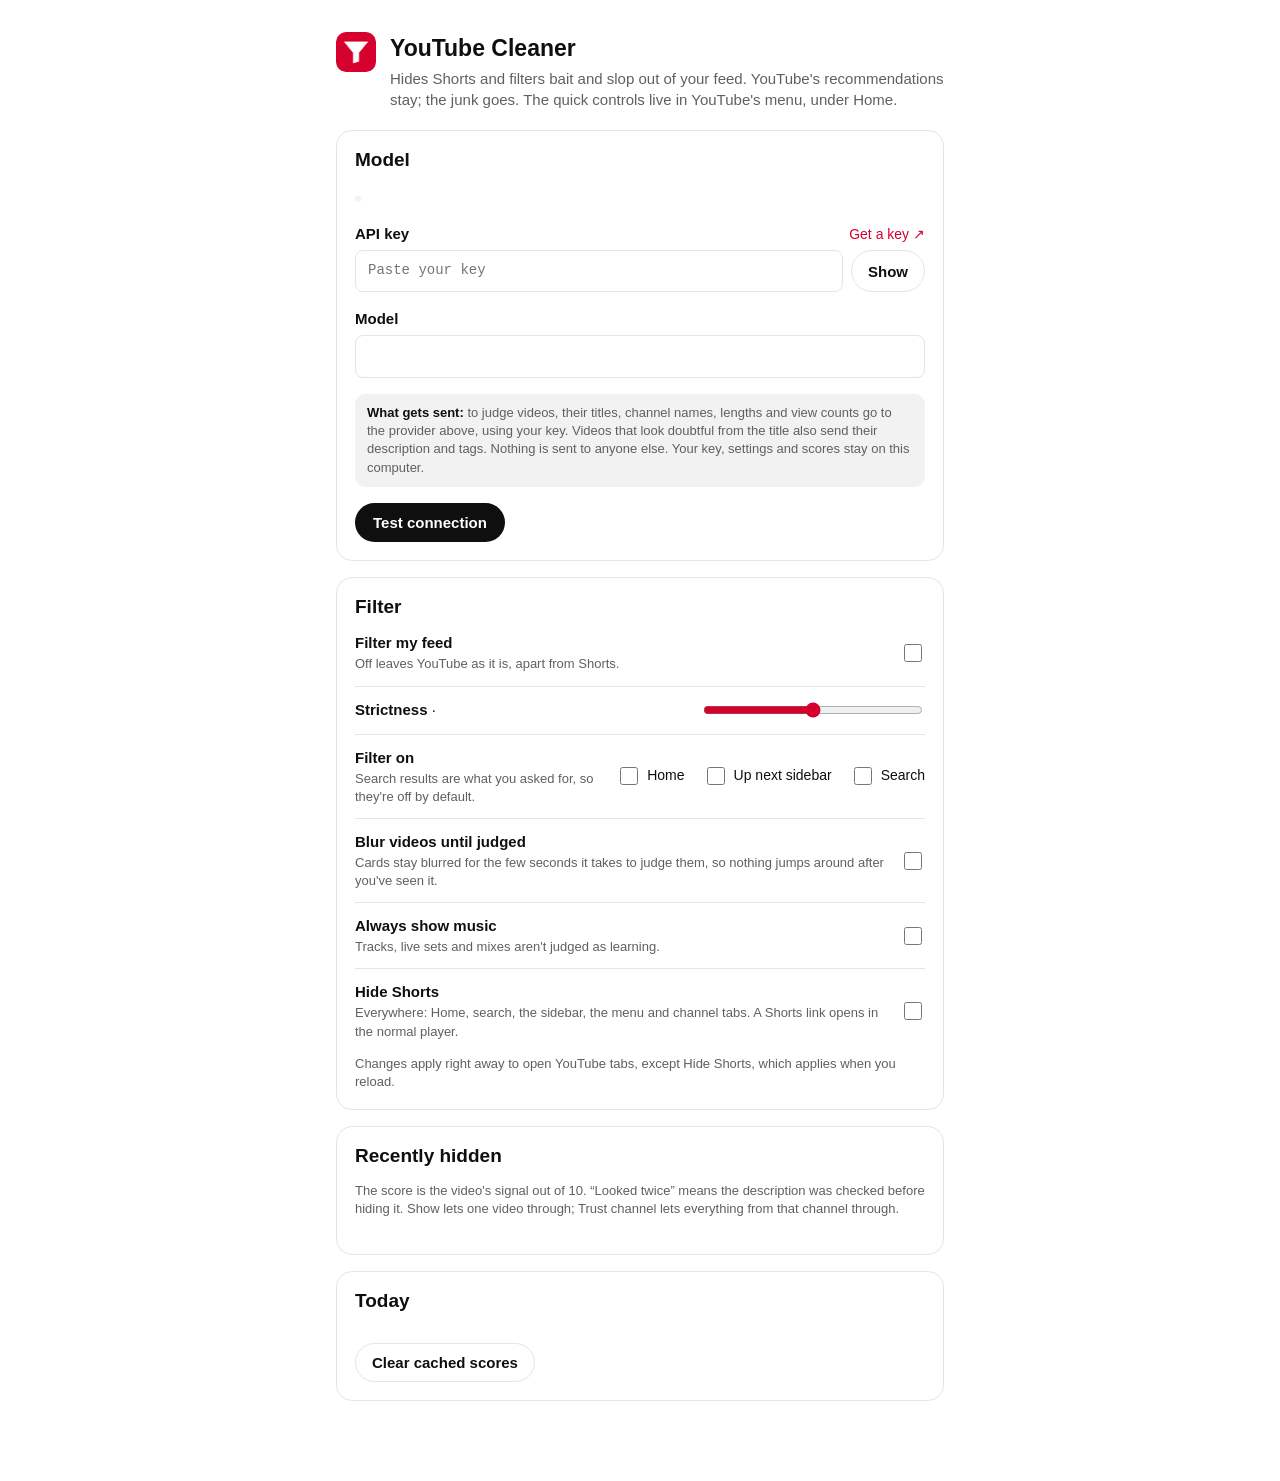
==== options/options.html @ 95308efe "Add YouTube Cleaner extension A Chrome extension that hides YouTube Shorts everywhere and filters ba" ====
<!doctype html>
<html lang="en">
  <head>
    <meta charset="utf-8" />
    <meta name="viewport" content="width=device-width, initial-scale=1" />
    <title>YouTube Cleaner settings</title>
    <link rel="stylesheet" href="options.css" />
  </head>
  <body>
    <main>
      <header class="page-head">
        <img src="../icons/48.png" alt="" width="40" height="40" />
        <div>
          <h1>YouTube Cleaner</h1>
          <p class="sub">Hides Shorts and filters bait and slop out of your feed. YouTube's recommendations stay; the junk goes. The quick controls live in YouTube's menu, under Home.</p>
        </div>
      </header>

      <section class="card">
        <h2>Model</h2>
        <div class="seg" role="radiogroup" aria-label="Provider" id="providerSeg"></div>

        <label class="field">
          <span class="label-row"><span>API key</span><a id="keyLink" target="_blank" rel="noopener">Get a key ↗</a></span>
          <span class="key-row">
            <input id="apiKey" type="password" autocomplete="off" spellcheck="false" placeholder="Paste your key" />
            <button type="button" class="ghost" id="toggleKey">Show</button>
          </span>
          <span class="help" id="providerHelp"></span>
        </label>

        <label class="field">
          <span class="label-row"><span>Model</span><span class="help" id="modelHint"></span></span>
          <input id="model" type="text" list="modelList" autocomplete="off" spellcheck="false" />
          <datalist id="modelList"></datalist>
        </label>

        <p class="help privacy">
          <b>What gets sent:</b> to judge videos, their titles, channel names, lengths and view counts go to the provider above, using your key.
          Videos that look doubtful from the title also send their description and tags. Nothing is sent to anyone else. Your key, settings and
          scores stay on this computer.
        </p>

        <div class="actions">
          <button type="button" class="primary" id="test">Test connection</button>
          <span class="saved" id="savedNote" aria-live="polite"></span>
        </div>
        <div class="test-result" id="testResult" hidden></div>
      </section>

      <section class="card">
        <h2>Filter</h2>
        <label class="option check"><div><b>Filter my feed</b><p class="help">Off leaves YouTube as it is, apart from Shorts.</p></div><input type="checkbox" data-setting="enabled" /></label>
        <div class="option">
          <div>
            <b>Strictness</b> · <span class="strictness-label" id="strictnessLabel"></span>
            <p class="help" id="strictnessBlurb"></p>
          </div>
          <input type="range" id="strictness" min="1" max="5" step="1" aria-label="Strictness" />
        </div>
        <div class="option">
          <div><b>Filter on</b><p class="help">Search results are what you asked for, so they're off by default.</p></div>
          <div class="where">
            <label><input type="checkbox" data-surface="home" /> Home</label>
            <label><input type="checkbox" data-surface="watch" /> Up next sidebar</label>
            <label><input type="checkbox" data-surface="search" /> Search</label>
          </div>
        </div>
        <label class="option check"><div><b>Blur videos until judged</b><p class="help">Cards stay blurred for the few seconds it takes to judge them, so nothing jumps around after you've seen it.</p></div><input type="checkbox" data-setting="blurPending" /></label>
        <label class="option check"><div><b>Always show music</b><p class="help">Tracks, live sets and mixes aren't judged as learning.</p></div><input type="checkbox" data-setting="allowMusic" /></label>
        <label class="option check"><div><b>Hide Shorts</b><p class="help">Everywhere: Home, search, the sidebar, the menu and channel tabs. A Shorts link opens in the normal player.</p></div><input type="checkbox" data-setting="hideShorts" /></label>
        <p class="help">Changes apply right away to open YouTube tabs, except Hide Shorts, which applies when you reload.</p>
      </section>

      <section class="card">
        <h2>Recently hidden</h2>
        <p class="help">The score is the video's signal out of 10. “Looked twice” means the description was checked before hiding it. Show lets one video through; Trust channel lets everything from that channel through.</p>
        <ul class="log" id="log"></ul>
        <div class="actions">
          <span class="help" id="allowNote"></span>
          <button type="button" class="ghost" id="clearAllow" hidden>Clear trusted</button>
        </div>
      </section>

      <section class="card">
        <h2>Today</h2>
        <div class="usage" id="usage"></div>
        <p class="help" id="usageNote"></p>
        <div class="actions">
          <button type="button" class="ghost" id="clearCache">Clear cached scores</button>
          <span class="help" id="cacheNote"></span>
        </div>
      </section>
    </main>
    <script src="../src/shared/core.js"></script>
    <script src="options.js"></script>
  </body>
</html>
---- options/options.css ----
:root {
  --bg: #ffffff;
  --card: #ffffff;
  --fg: #0f0f0f;
  --muted: #606060;
  --border: #e5e5e5;
  --raised: #f2f2f2;
  --accent: #d6002f;
  --danger: #f4212e;
  --ok: #00ba7c;
  color-scheme: light;
}
@media (prefers-color-scheme: dark) {
  :root {
    --bg: #0f0f0f;
    --card: #0f0f0f;
    --fg: #f1f1f1;
    --muted: #aaaaaa;
    --border: #303030;
    --raised: #212121;
    --accent: #ff4e6a;
    color-scheme: dark;
  }
}

* {
  box-sizing: border-box;
}
body {
  margin: 0;
  background: var(--bg);
  color: var(--fg);
  font: 15px/1.4 -apple-system, BlinkMacSystemFont, "Segoe UI", Roboto, Helvetica, Arial, sans-serif;
}
main {
  max-width: 640px;
  margin: 0 auto;
  padding: 32px 16px 64px;
}
.page-head {
  display: flex;
  gap: 14px;
  align-items: flex-start;
  margin-bottom: 20px;
}
.page-head img {
  border-radius: 10px;
  flex: none;
}
h1 {
  margin: 0;
  font-size: 23px;
  font-weight: 800;
}
.sub {
  margin: 4px 0 0;
  color: var(--muted);
}
.card {
  border: 1px solid var(--border);
  border-radius: 16px;
  padding: 16px 18px 18px;
  margin-bottom: 16px;
  background: var(--card);
}
h2 {
  margin: 0 0 12px;
  font-size: 19px;
  font-weight: 800;
}
.optional {
  font-size: 13px;
  font-weight: 400;
  color: var(--muted);
  margin-left: 6px;
}
.help {
  color: var(--muted);
  font-size: 13px;
  margin: 2px 0 0;
}
.field {
  display: block;
  margin-top: 16px;
}
.label-row {
  display: flex;
  justify-content: space-between;
  align-items: baseline;
  font-weight: 700;
  margin-bottom: 6px;
}
.label-row a {
  font-weight: 400;
  font-size: 14px;
  color: var(--accent);
  text-decoration: none;
}
.label-row a:hover {
  text-decoration: underline;
}
.label-row .help {
  font-weight: 400;
}
input[type="text"],
input[type="password"],
textarea {
  width: 100%;
  font: inherit;
  color: var(--fg);
  background: var(--bg);
  border: 1px solid var(--border);
  border-radius: 8px;
  padding: 10px 12px;
  outline: none;
}
input[type="text"]:focus,
input[type="password"]:focus,
textarea:focus {
  border-color: var(--accent);
  box-shadow: 0 0 0 1px var(--accent);
}
textarea {
  resize: vertical;
  margin-top: 10px;
}
.key-row {
  display: flex;
  gap: 8px;
}
.key-row input {
  font-family: ui-monospace, SFMono-Regular, Menlo, monospace;
  font-size: 14px;
}
button {
  font: inherit;
  cursor: pointer;
}
.primary {
  background: var(--fg);
  color: var(--bg);
  border: 0;
  border-radius: 999px;
  padding: 9px 18px;
  font-weight: 700;
}
.primary:disabled {
  opacity: 0.5;
  cursor: progress;
}
.ghost {
  background: transparent;
  color: var(--fg);
  border: 1px solid var(--border);
  border-radius: 999px;
  padding: 8px 16px;
  font-weight: 700;
  flex: none;
}
.ghost:hover {
  background: var(--raised);
}
.actions {
  display: flex;
  align-items: center;
  gap: 12px;
  margin-top: 16px;
}
.saved {
  color: var(--ok);
  font-size: 14px;
}
.seg {
  display: inline-grid;
  grid-auto-flow: column;
  gap: 4px;
  padding: 3px;
  border-radius: 999px;
  background: var(--raised);
}
.seg button {
  border: 0;
  background: transparent;
  color: var(--muted);
  padding: 7px 16px;
  border-radius: 999px;
  font-weight: 700;
  white-space: nowrap;
}
.seg {
  flex: none;
}
.seg button[aria-pressed="true"] {
  background: var(--bg);
  color: var(--fg);
  box-shadow: 0 0 0 1px var(--border);
}
.seg.small button {
  padding: 6px 12px;
  font-size: 14px;
}
.option {
  display: flex;
  justify-content: space-between;
  align-items: center;
  gap: 16px;
  padding: 12px 0;
  border-top: 1px solid var(--border);
}
h2 + .option {
  border-top: 0;
  padding-top: 0;
}
.option.check {
  cursor: pointer;
}
.option input[type="checkbox"] {
  width: 18px;
  height: 18px;
  accent-color: var(--accent);
  flex: none;
}
.test-result {
  margin-top: 14px;
  border: 1px solid var(--border);
  border-radius: 12px;
  padding: 12px 14px;
  font-size: 14px;
  background: var(--raised);
}
.test-result.err {
  border-color: var(--danger);
  color: var(--danger);
}
.test-result .head {
  font-weight: 700;
  margin-bottom: 8px;
}
.test-result .ok-mark {
  color: var(--ok);
}
.test-result table {
  width: 100%;
  border-collapse: collapse;
  font-size: 13px;
}
.test-result td {
  padding: 6px 4px;
  border-top: 1px solid var(--border);
  vertical-align: top;
}
.test-result td.num {
  white-space: nowrap;
  font-variant-numeric: tabular-nums;
  color: var(--muted);
}
.usage {
  display: grid;
  grid-template-columns: repeat(auto-fit, minmax(120px, 1fr));
  gap: 12px;
}
.usage div {
  background: var(--raised);
  border-radius: 12px;
  padding: 10px 12px;
}
.usage b {
  display: block;
  font-size: 20px;
  font-variant-numeric: tabular-nums;
}
.usage span {
  color: var(--muted);
  font-size: 13px;
}
@media (max-width: 520px) {
  .option {
    flex-direction: column;
    align-items: flex-start;
  }
  .option.check {
    flex-direction: row;
    align-items: center;
  }
}
#usageNote {
  margin-top: 10px;
}
.privacy {
  margin-top: 16px;
  padding: 10px 12px;
  border-radius: 10px;
  background: var(--raised);
}
.privacy b {
  color: var(--fg);
}
.privacy a {
  color: var(--accent);
  text-decoration: none;
}
.privacy a:hover {
  text-decoration: underline;
}

.option input[type="range"] {
  width: 220px;
  accent-color: var(--accent);
  flex: none;
}
.strictness-label {
  font-weight: 700;
}
.where {
  display: flex;
  flex-wrap: wrap;
  gap: 6px 18px;
  flex: none;
}
.where label {
  display: flex;
  align-items: center;
  gap: 6px;
  cursor: pointer;
  font-size: 14px;
}
.where input {
  accent-color: var(--accent);
}
.log {
  list-style: none;
  margin: 8px 0 0;
  padding: 0;
}
.log li {
  display: flex;
  gap: 12px;
  align-items: flex-start;
  padding: 10px 0;
  border-top: 1px solid var(--border);
}
.log li:first-child {
  border-top: 0;
}
.log .score {
  flex: none;
  width: 34px;
  text-align: center;
  font-weight: 800;
  font-variant-numeric: tabular-nums;
  border-radius: 8px;
  padding: 3px 0;
  background: var(--raised);
}
.log .body {
  flex: 1;
  min-width: 0;
}
.log a.title {
  color: var(--fg);
  font-weight: 700;
  text-decoration: none;
  overflow-wrap: anywhere;
}
.log a.title:hover {
  text-decoration: underline;
}
.log .meta {
  color: var(--muted);
  font-size: 13px;
  margin-top: 2px;
}
.log .buttons {
  display: flex;
  gap: 6px;
  flex: none;
}
.log .buttons button {
  padding: 5px 10px;
  font-size: 13px;
}
.log .allowed {
  color: var(--ok);
  font-size: 13px;
  font-weight: 700;
  white-space: nowrap;
}
.empty {
  color: var(--muted);
  font-size: 14px;
  padding: 8px 0 0;
}
@media (max-width: 520px) {
  .log li {
    flex-wrap: wrap;
  }
  .log .buttons {
    width: 100%;
    padding-left: 46px;
  }
}
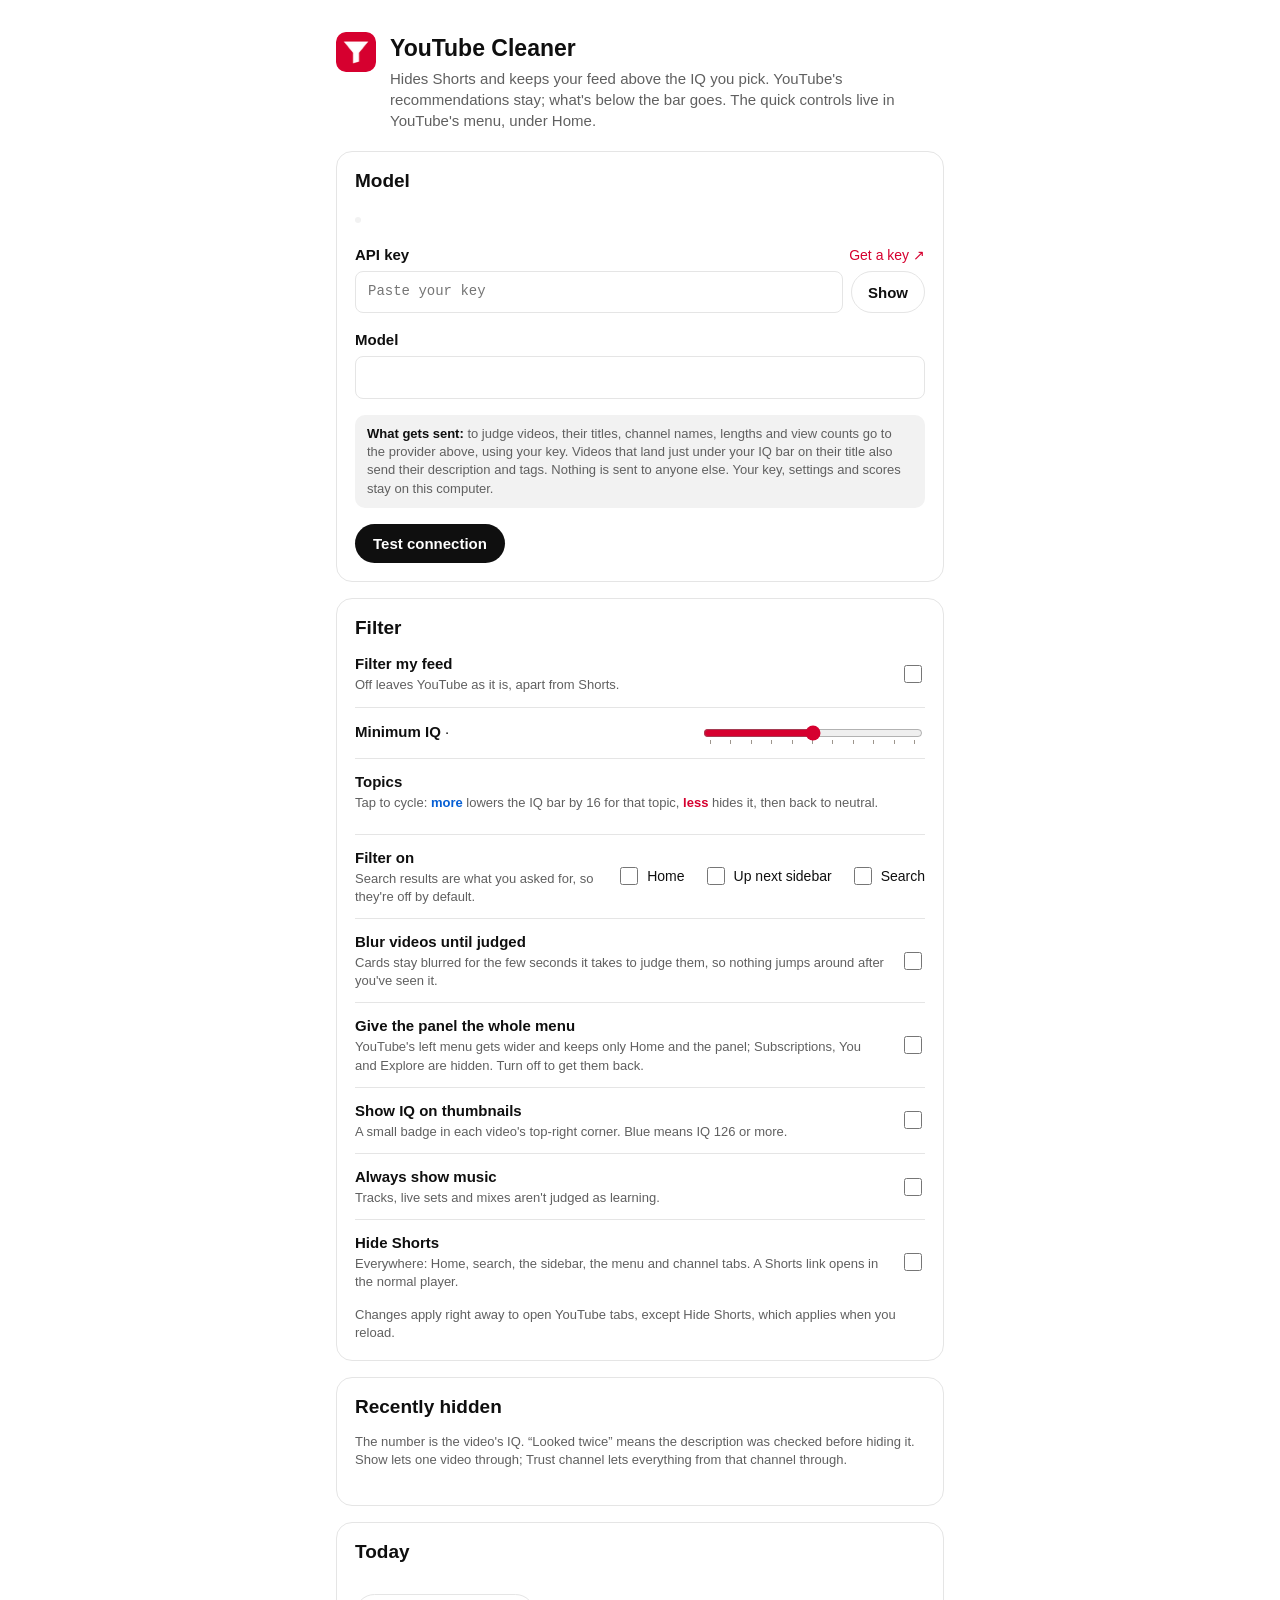
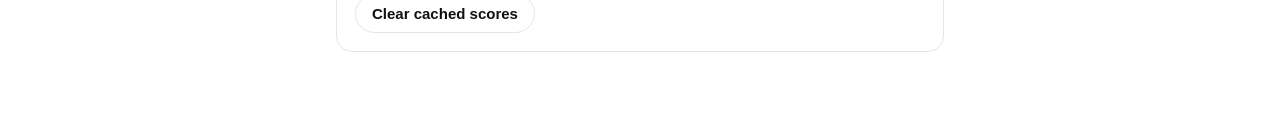
==== commit 19154312: "Replace strictness with an IQ slider, add topic weights and IQ badges The strictness slider only cut" ====
--- a/options/options.html
+++ b/options/options.html
@@ -12,7 +12,7 @@
         <img src="../icons/48.png" alt="" width="40" height="40" />
         <div>
           <h1>YouTube Cleaner</h1>
-          <p class="sub">Hides Shorts and filters bait and slop out of your feed. YouTube's recommendations stay; the junk goes. The quick controls live in YouTube's menu, under Home.</p>
+          <p class="sub">Hides Shorts and keeps your feed above the IQ you pick. YouTube's recommendations stay; what's below the bar goes. The quick controls live in YouTube's menu, under Home.</p>
         </div>
       </header>
 
@@ -37,7 +37,7 @@
 
         <p class="help privacy">
           <b>What gets sent:</b> to judge videos, their titles, channel names, lengths and view counts go to the provider above, using your key.
-          Videos that look doubtful from the title also send their description and tags. Nothing is sent to anyone else. Your key, settings and
+          Videos that land just under your IQ bar on their title also send their description and tags. Nothing is sent to anyone else. Your key, settings and
           scores stay on this computer.
         </p>
 
@@ -53,10 +53,18 @@
         <label class="option check"><div><b>Filter my feed</b><p class="help">Off leaves YouTube as it is, apart from Shorts.</p></div><input type="checkbox" data-setting="enabled" /></label>
         <div class="option">
           <div>
-            <b>Strictness</b> · <span class="strictness-label" id="strictnessLabel"></span>
-            <p class="help" id="strictnessBlurb"></p>
+            <b>Minimum IQ</b> · <span class="iq-label" id="iqLabel"></span>
+            <p class="help" id="iqBlurb"></p>
           </div>
-          <input type="range" id="strictness" min="1" max="5" step="1" aria-label="Strictness" />
+          <input type="range" id="minScore" min="0" max="10" step="1" list="iqStops" aria-label="Minimum IQ" />
+          <datalist id="iqStops"><option value="0"></option><option value="1"></option><option value="2"></option><option value="3"></option><option value="4"></option><option value="5"></option><option value="6"></option><option value="7"></option><option value="8"></option><option value="9"></option><option value="10"></option></datalist>
+        </div>
+        <div class="option topics-option">
+          <div>
+            <b>Topics</b>
+            <p class="help">Tap to cycle: <span class="more-word">more</span> lowers the IQ bar by 16 for that topic, <span class="less-word">less</span> hides it, then back to neutral.</p>
+            <div class="topics" id="topics"></div>
+          </div>
         </div>
         <div class="option">
           <div><b>Filter on</b><p class="help">Search results are what you asked for, so they're off by default.</p></div>
@@ -67,6 +75,8 @@
           </div>
         </div>
         <label class="option check"><div><b>Blur videos until judged</b><p class="help">Cards stay blurred for the few seconds it takes to judge them, so nothing jumps around after you've seen it.</p></div><input type="checkbox" data-setting="blurPending" /></label>
+        <label class="option check"><div><b>Give the panel the whole menu</b><p class="help">YouTube's left menu gets wider and keeps only Home and the panel; Subscriptions, You and Explore are hidden. Turn off to get them back.</p></div><input type="checkbox" data-setting="takeOverMenu" /></label>
+        <label class="option check"><div><b>Show IQ on thumbnails</b><p class="help">A small badge in each video's top-right corner. Blue means IQ 126 or more.</p></div><input type="checkbox" data-setting="showBadges" /></label>
         <label class="option check"><div><b>Always show music</b><p class="help">Tracks, live sets and mixes aren't judged as learning.</p></div><input type="checkbox" data-setting="allowMusic" /></label>
         <label class="option check"><div><b>Hide Shorts</b><p class="help">Everywhere: Home, search, the sidebar, the menu and channel tabs. A Shorts link opens in the normal player.</p></div><input type="checkbox" data-setting="hideShorts" /></label>
         <p class="help">Changes apply right away to open YouTube tabs, except Hide Shorts, which applies when you reload.</p>
@@ -74,7 +84,7 @@
 
       <section class="card">
         <h2>Recently hidden</h2>
-        <p class="help">The score is the video's signal out of 10. “Looked twice” means the description was checked before hiding it. Show lets one video through; Trust channel lets everything from that channel through.</p>
+        <p class="help">The number is the video's IQ. “Looked twice” means the description was checked before hiding it. Show lets one video through; Trust channel lets everything from that channel through.</p>
         <ul class="log" id="log"></ul>
         <div class="actions">
           <span class="help" id="allowNote"></span>
--- a/options/options.css
+++ b/options/options.css
@@ -8,6 +8,11 @@
   --accent: #d6002f;
   --danger: #f4212e;
   --ok: #00ba7c;
+  --more: #065fd4;
+  --more-bg: rgba(6, 95, 212, 0.1);
+  --more-line: rgba(6, 95, 212, 0.45);
+  --less-bg: rgba(214, 0, 47, 0.07);
+  --less-line: rgba(214, 0, 47, 0.4);
   color-scheme: light;
 }
 @media (prefers-color-scheme: dark) {
@@ -19,6 +24,11 @@
     --border: #303030;
     --raised: #212121;
     --accent: #ff4e6a;
+    --more: #3ea6ff;
+    --more-bg: rgba(62, 166, 255, 0.14);
+    --more-line: rgba(62, 166, 255, 0.5);
+    --less-bg: rgba(255, 78, 106, 0.1);
+    --less-line: rgba(255, 78, 106, 0.45);
     color-scheme: dark;
   }
 }
@@ -308,7 +318,64 @@
   accent-color: var(--accent);
   flex: none;
 }
-.strictness-label {
+.iq-label {
+  font-weight: 700;
+  color: var(--accent);
+}
+.topics-option > div {
+  width: 100%;
+}
+.topics {
+  display: flex;
+  flex-wrap: wrap;
+  gap: 6px;
+  margin-top: 10px;
+}
+.chip {
+  font: inherit;
+  font-size: 13px;
+  line-height: 16px;
+  padding: 5px 11px 5px 8px;
+  border-radius: 999px;
+  border: 1px solid var(--border);
+  background: transparent;
+  color: var(--fg);
+  cursor: pointer;
+  white-space: nowrap;
+}
+.chip .ic {
+  margin-right: 4px;
+}
+.chip:hover {
+  background: var(--raised);
+}
+.chip[data-pref="more"] {
+  border-color: var(--more-line);
+  background: var(--more-bg);
+  color: var(--more);
+  font-weight: 700;
+}
+.chip[data-pref="more"] .lbl::after {
+  content: " +";
+}
+.chip[data-pref="less"] {
+  border-color: var(--less-line);
+  background: var(--less-bg);
+  color: var(--accent);
+}
+.chip[data-pref="less"] .lbl {
+  text-decoration: line-through;
+}
+.chip[data-pref="less"] .ic {
+  filter: grayscale(1);
+  opacity: 0.6;
+}
+.more-word {
+  color: var(--more);
+  font-weight: 700;
+}
+.less-word {
+  color: var(--accent);
   font-weight: 700;
 }
 .where {
@@ -344,7 +411,7 @@
 }
 .log .score {
   flex: none;
-  width: 34px;
+  width: 40px;
   text-align: center;
   font-weight: 800;
   font-variant-numeric: tabular-nums;
